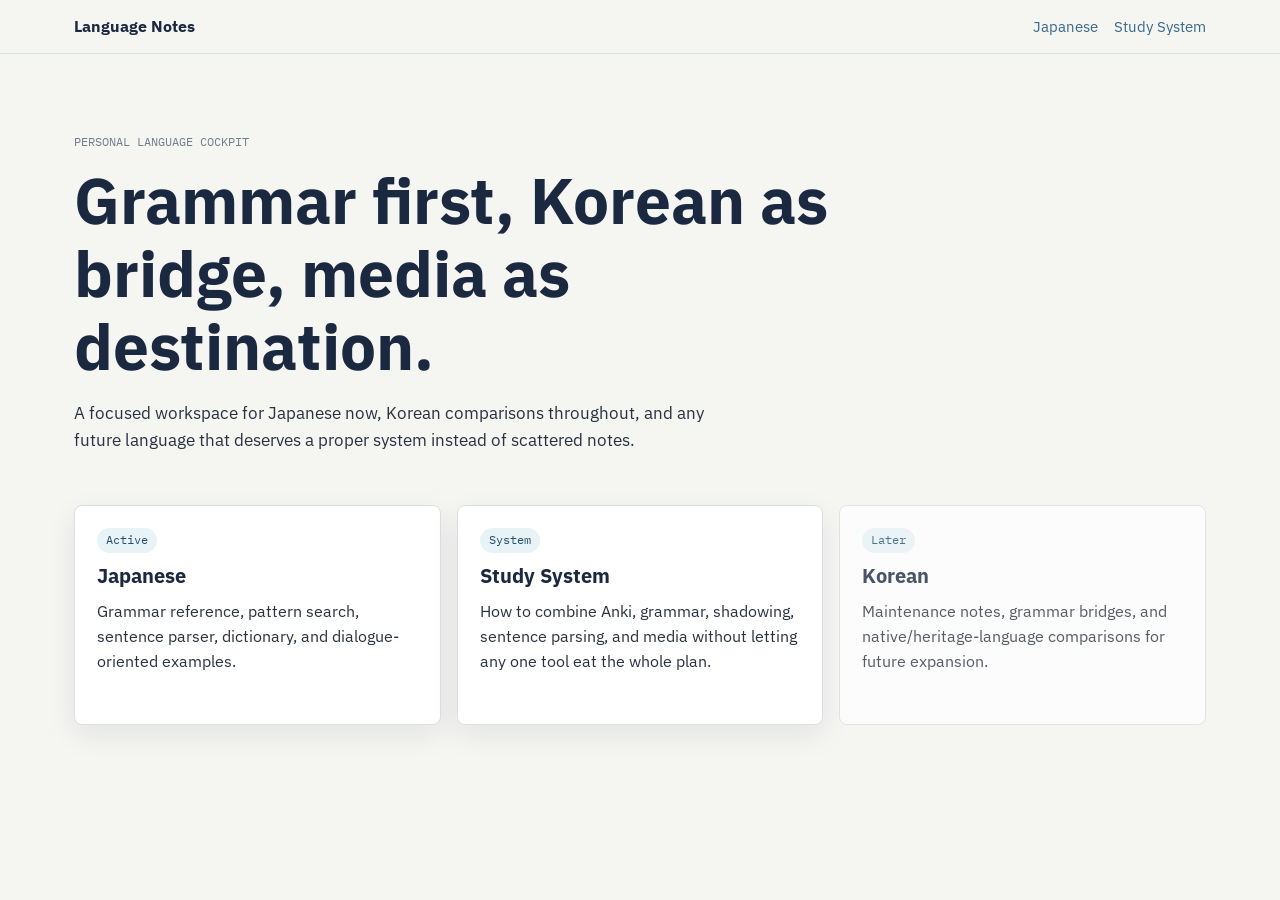
==== index.html @ cffb5311 "Initial language notes site" ====
<!doctype html>
<html lang="en">
<head>
  <meta charset="utf-8">
  <meta name="viewport" content="width=device-width, initial-scale=1">
  <title>Language Notes</title>
  <link rel="preconnect" href="https://fonts.googleapis.com">
  <link rel="preconnect" href="https://fonts.gstatic.com" crossorigin>
  <link href="https://fonts.googleapis.com/css2?family=IBM+Plex+Mono:wght@400;500&family=IBM+Plex+Sans:wght@400;500;600;700&display=swap" rel="stylesheet">
  <link rel="stylesheet" href="style.css">
</head>
<body>
  <header class="topbar">
    <div class="topbar-inner">
      <a class="brand" href="index.html">Language Notes</a>
      <nav class="nav">
        <a href="japanese/index.html">Japanese</a>
        <a href="shared/study-system.html">Study System</a>
      </nav>
    </div>
  </header>

  <main class="site-wrap">
    <section class="hero">
      <p class="eyebrow">Personal language cockpit</p>
      <h1>Grammar first, Korean as bridge, media as destination.</h1>
      <p class="hero-copy">A focused workspace for Japanese now, Korean comparisons throughout, and any future language that deserves a proper system instead of scattered notes.</p>
    </section>

    <section class="cluster-grid" aria-label="Language areas">
      <a class="cluster-card active" href="japanese/index.html">
        <span class="cluster-badge">Active</span>
        <h2>Japanese</h2>
        <p>Grammar reference, pattern search, sentence parser, dictionary, and dialogue-oriented examples.</p>
      </a>
      <a class="cluster-card active" href="shared/study-system.html">
        <span class="cluster-badge">System</span>
        <h2>Study System</h2>
        <p>How to combine Anki, grammar, shadowing, sentence parsing, and media without letting any one tool eat the whole plan.</p>
      </a>
      <div class="cluster-card planned">
        <span class="cluster-badge">Later</span>
        <h2>Korean</h2>
        <p>Maintenance notes, grammar bridges, and native/heritage-language comparisons for future expansion.</p>
      </div>
    </section>
  </main>
</body>
</html>
---- style.css ----
:root {
  --bg: #f5f5f2;
  --panel: #ffffff;
  --ink: #1a2840;
  --body: #2a3040;
  --muted: #6f7e8c;
  --line: #d9e0e4;
  --accent: #3a6a8a;
  --accent-strong: #244f6c;
  --blue-soft: #e8f3f7;
  --green-soft: #e9f4ee;
  --gold-soft: #f6efd8;
  --red-soft: #f7e7e3;
  --shadow: 0 10px 30px rgba(26, 40, 64, 0.08);
}

* {
  box-sizing: border-box;
}

body {
  margin: 0;
  background: var(--bg);
  color: var(--body);
  font-family: "IBM Plex Sans", system-ui, sans-serif;
  line-height: 1.55;
}

a {
  color: var(--accent);
  text-decoration: none;
}

a:hover {
  color: var(--accent-strong);
}

.topbar {
  position: sticky;
  top: 0;
  z-index: 10;
  background: rgba(245, 245, 242, 0.94);
  border-bottom: 1px solid var(--line);
  backdrop-filter: blur(10px);
}

.topbar-inner {
  max-width: 1180px;
  margin: 0 auto;
  padding: 14px 24px;
  display: flex;
  align-items: center;
  justify-content: space-between;
  gap: 18px;
}

.brand {
  color: var(--ink);
  font-weight: 700;
  letter-spacing: 0;
}

.nav {
  display: flex;
  gap: 16px;
  flex-wrap: wrap;
  font-size: 0.94rem;
}

.site-wrap {
  max-width: 1180px;
  margin: 0 auto;
  padding: 38px 24px 72px;
}

.hero {
  max-width: 820px;
  padding: 28px 0 34px;
}

.eyebrow,
.section-label,
.meta {
  color: var(--muted);
  font-family: "IBM Plex Mono", monospace;
  font-size: 0.78rem;
  letter-spacing: 0;
  text-transform: uppercase;
}

h1,
h2,
h3 {
  color: var(--ink);
  line-height: 1.14;
  letter-spacing: 0;
  margin: 0;
}

h1 {
  font-size: clamp(2.15rem, 5vw, 4.2rem);
  max-width: 820px;
}

h2 {
  font-size: 1.25rem;
}

h3 {
  font-size: 1rem;
}

.hero-copy {
  max-width: 680px;
  font-size: 1.08rem;
  color: var(--body);
}

.cluster-grid {
  display: grid;
  grid-template-columns: repeat(3, minmax(0, 1fr));
  gap: 16px;
}

.cluster-card {
  min-height: 220px;
  background: var(--panel);
  border: 1px solid var(--line);
  border-radius: 8px;
  padding: 22px;
  box-shadow: var(--shadow);
  display: flex;
  flex-direction: column;
  gap: 12px;
}

.cluster-card p {
  margin: 0;
  color: var(--body);
}

.cluster-card.planned {
  box-shadow: none;
  opacity: 0.78;
}

.cluster-badge,
.tag,
.level-pill {
  display: inline-flex;
  align-items: center;
  width: fit-content;
  min-height: 24px;
  border-radius: 999px;
  padding: 3px 9px;
  background: var(--blue-soft);
  color: var(--accent-strong);
  font-size: 0.75rem;
  font-family: "IBM Plex Mono", monospace;
}

.page-body {
  display: grid;
  grid-template-columns: 260px minmax(0, 1fr);
  gap: 32px;
  align-items: start;
}

.sidebar {
  position: sticky;
  top: 72px;
  display: flex;
  flex-direction: column;
  gap: 8px;
}

.nav-label {
  margin: 16px 0 2px;
}

.nav-item {
  display: block;
  padding: 8px 10px;
  border-radius: 6px;
  color: var(--body);
}

.nav-item.active,
.nav-item:hover {
  background: var(--blue-soft);
  color: var(--ink);
}

.main {
  min-width: 0;
}

.lesson-title {
  margin: 8px 0 8px;
  font-size: clamp(2rem, 4vw, 3.35rem);
}

.lesson-meta {
  margin-bottom: 28px;
  color: var(--muted);
}

.toolbar {
  display: grid;
  grid-template-columns: minmax(220px, 1fr) auto auto;
  gap: 10px;
  margin: 22px 0;
}

input,
select,
textarea,
button {
  font: inherit;
}

.search-input,
.select,
.textarea {
  width: 100%;
  border: 1px solid var(--line);
  border-radius: 8px;
  background: #fff;
  color: var(--ink);
  padding: 11px 12px;
}

.textarea {
  min-height: 132px;
  resize: vertical;
  font-family: "IBM Plex Sans", system-ui, sans-serif;
}

.button {
  border: 1px solid var(--accent);
  border-radius: 8px;
  background: var(--accent);
  color: #fff;
  padding: 10px 14px;
  cursor: pointer;
  white-space: nowrap;
}

.button.secondary {
  background: #fff;
  color: var(--accent);
}

.button:hover {
  border-color: var(--accent-strong);
  background: var(--accent-strong);
  color: #fff;
}

.card-list {
  display: grid;
  gap: 12px;
}

.pattern-card,
.tool-card,
.parse-card {
  background: var(--panel);
  border: 1px solid var(--line);
  border-radius: 8px;
  padding: 18px;
  box-shadow: var(--shadow);
}

.pattern-head {
  display: flex;
  justify-content: space-between;
  gap: 14px;
  align-items: flex-start;
  margin-bottom: 12px;
}

.pattern-title {
  display: flex;
  gap: 8px;
  align-items: center;
  flex-wrap: wrap;
}

.jp {
  color: var(--ink);
  font-size: 1.25rem;
  font-weight: 600;
}

.kr {
  color: #304f43;
}

.en {
  color: var(--body);
}

.example {
  display: grid;
  gap: 3px;
  padding: 12px;
  background: #fbfbfa;
  border-left: 3px solid var(--accent);
  border-radius: 6px;
  margin-top: 12px;
}

.tag-row {
  display: flex;
  flex-wrap: wrap;
  gap: 6px;
  margin-top: 10px;
}

.level-pill.n5 {
  background: var(--green-soft);
  color: #2d6546;
}

.level-pill.n4 {
  background: var(--gold-soft);
  color: #755d16;
}

.level-pill.n3 {
  background: var(--red-soft);
  color: #8a3b2e;
}

.split {
  display: grid;
  grid-template-columns: minmax(0, 1fr) minmax(320px, 0.85fr);
  gap: 16px;
}

.token-line {
  display: flex;
  flex-wrap: wrap;
  gap: 8px;
  margin-top: 12px;
}

.token {
  border: 1px solid var(--line);
  background: #fff;
  color: var(--ink);
  border-radius: 999px;
  padding: 6px 10px;
  cursor: pointer;
}

.token:hover,
.token.active {
  border-color: var(--accent);
  background: var(--blue-soft);
}

.analysis-list {
  display: grid;
  gap: 10px;
  margin-top: 12px;
}

.analysis-item {
  border-left: 3px solid var(--accent);
  background: #fbfbfa;
  border-radius: 6px;
  padding: 10px 12px;
}

.empty {
  color: var(--muted);
  padding: 18px;
  border: 1px dashed var(--line);
  border-radius: 8px;
}

.prose {
  max-width: 760px;
}

.prose p {
  margin: 0 0 14px;
}

.callout {
  border: 1px solid #c8dce6;
  border-left: 4px solid var(--accent);
  background: var(--blue-soft);
  border-radius: 8px;
  padding: 14px 16px;
  margin: 18px 0;
}

code {
  font-family: "IBM Plex Mono", monospace;
  background: #edf1f3;
  border-radius: 4px;
  padding: 1px 5px;
}

@media (max-width: 860px) {
  .cluster-grid,
  .page-body,
  .split,
  .toolbar {
    grid-template-columns: 1fr;
  }

  .sidebar {
    position: static;
  }
}
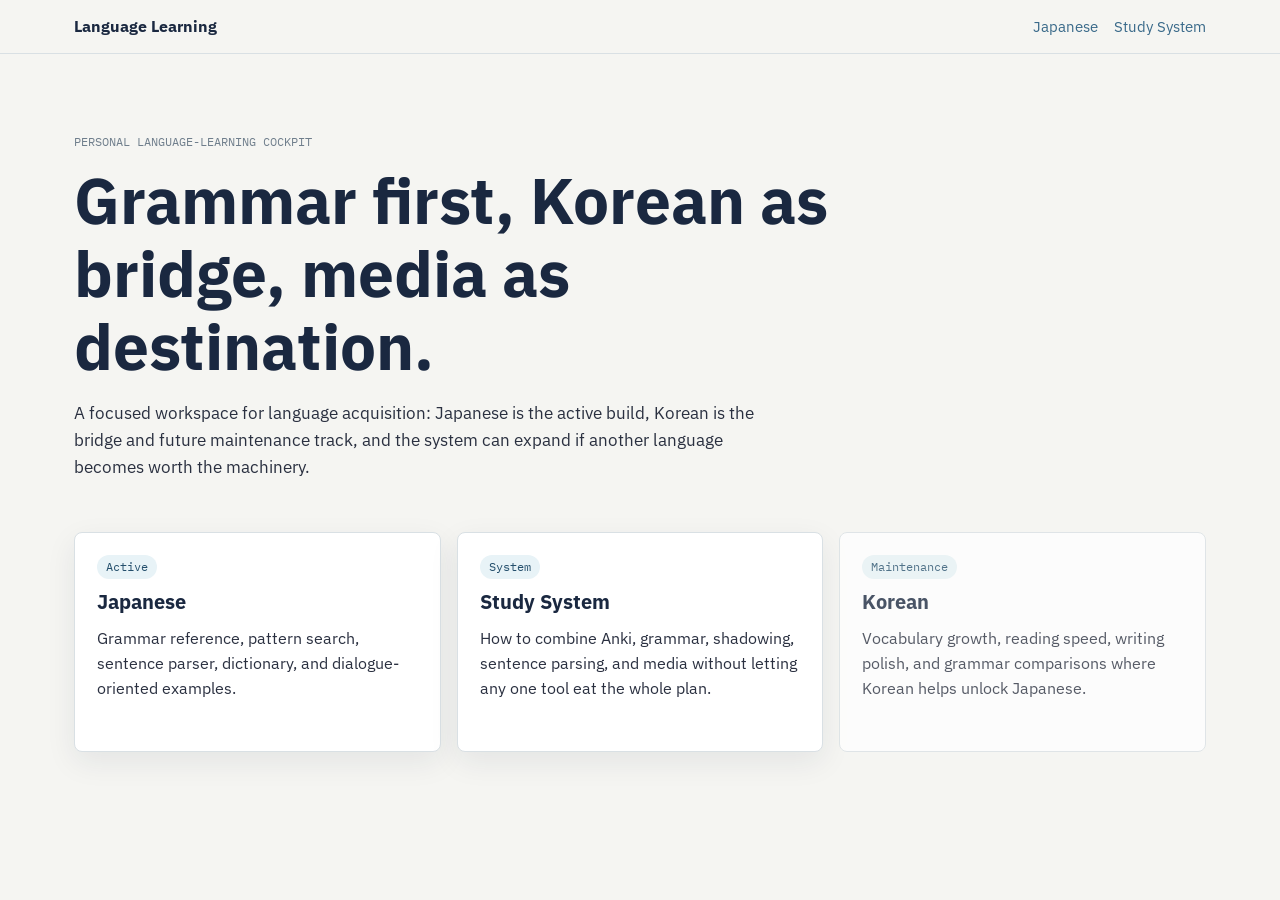
==== commit be466be5: "Frame site as language learning hub" ====
--- a/index.html
+++ b/index.html
@@ -3,7 +3,7 @@
 <head>
   <meta charset="utf-8">
   <meta name="viewport" content="width=device-width, initial-scale=1">
-  <title>Language Notes</title>
+  <title>Language Learning</title>
   <link rel="preconnect" href="https://fonts.googleapis.com">
   <link rel="preconnect" href="https://fonts.gstatic.com" crossorigin>
   <link href="https://fonts.googleapis.com/css2?family=IBM+Plex+Mono:wght@400;500&family=IBM+Plex+Sans:wght@400;500;600;700&display=swap" rel="stylesheet">
@@ -12,7 +12,7 @@
 <body>
   <header class="topbar">
     <div class="topbar-inner">
-      <a class="brand" href="index.html">Language Notes</a>
+      <a class="brand" href="index.html">Language Learning</a>
       <nav class="nav">
         <a href="japanese/index.html">Japanese</a>
         <a href="shared/study-system.html">Study System</a>
@@ -22,9 +22,9 @@
 
   <main class="site-wrap">
     <section class="hero">
-      <p class="eyebrow">Personal language cockpit</p>
+      <p class="eyebrow">Personal language-learning cockpit</p>
       <h1>Grammar first, Korean as bridge, media as destination.</h1>
-      <p class="hero-copy">A focused workspace for Japanese now, Korean comparisons throughout, and any future language that deserves a proper system instead of scattered notes.</p>
+      <p class="hero-copy">A focused workspace for language acquisition: Japanese is the active build, Korean is the bridge and future maintenance track, and the system can expand if another language becomes worth the machinery.</p>
     </section>
 
     <section class="cluster-grid" aria-label="Language areas">
@@ -39,9 +39,9 @@
         <p>How to combine Anki, grammar, shadowing, sentence parsing, and media without letting any one tool eat the whole plan.</p>
       </a>
       <div class="cluster-card planned">
-        <span class="cluster-badge">Later</span>
+        <span class="cluster-badge">Maintenance</span>
         <h2>Korean</h2>
-        <p>Maintenance notes, grammar bridges, and native/heritage-language comparisons for future expansion.</p>
+        <p>Vocabulary growth, reading speed, writing polish, and grammar comparisons where Korean helps unlock Japanese.</p>
       </div>
     </section>
   </main>
